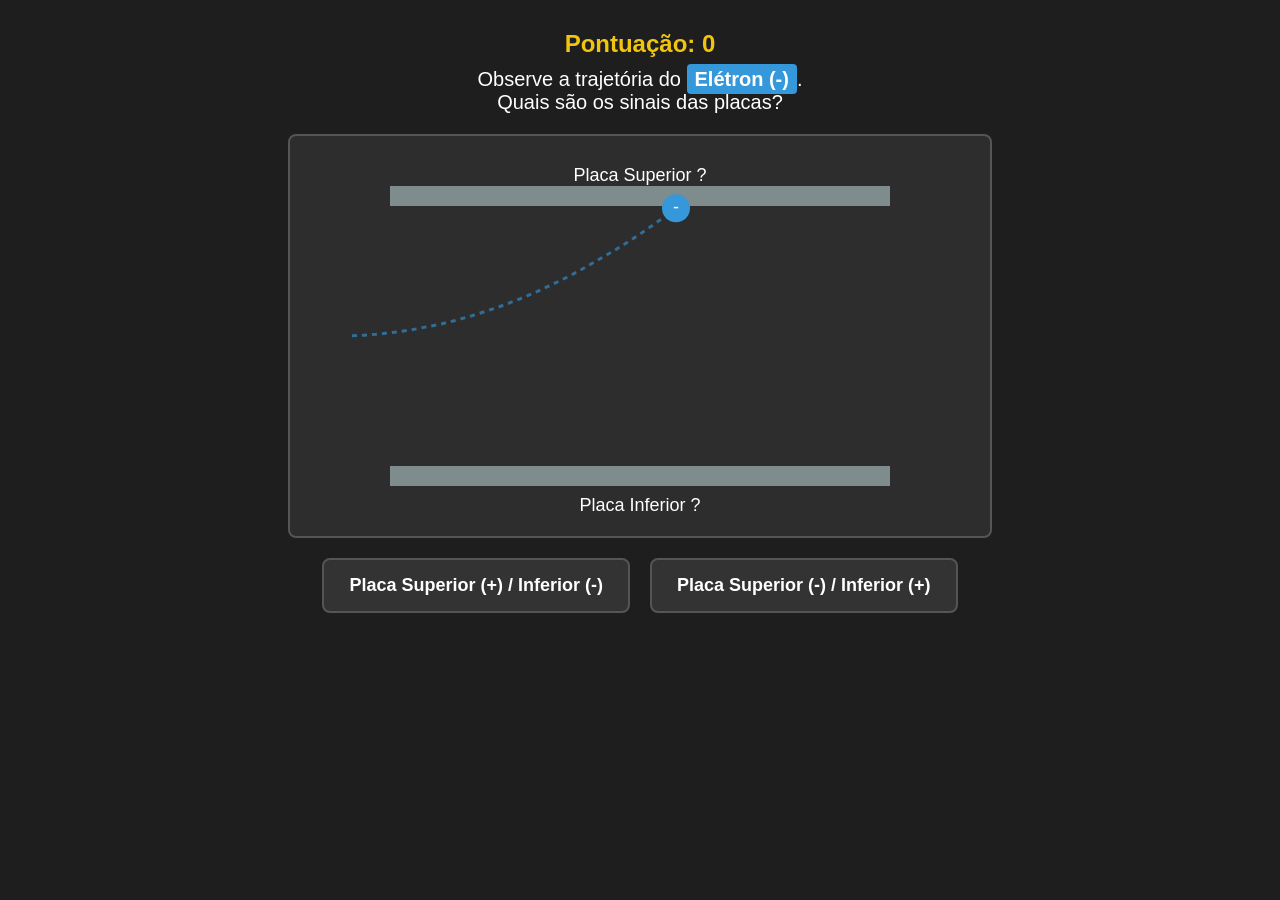
==== jogo.html @ be070220 "Add files via upload" ====
<!DOCTYPE html>
<html lang="pt-BR">
<head>
    <meta charset="UTF-8">
    <title>Desafio Eletrostático</title>
    <link rel="stylesheet" href="estilo.css">
</head>
<body>

    <div class="placar">Pontuação: <span id="pontos">0</span></div>
    
    <div class="pergunta">
        Observe a trajetória do <span id="textoParticula" class="nome-particula proton-text">Próton (+)</span>.<br>
        Quais são os sinais das placas?
    </div>

    <canvas id="jogoCanvas" width="700" height="400"></canvas>
    
    <div class="botoes">
        <!-- Adicionamos onmouseover e onmouseout para detectar o hover do mouse -->
        <button onclick="verificarResposta(1)" onmouseover="destacarPlacas(1)" onmouseout="destacarPlacas(0)">Placa Superior (+) / Inferior (-)</button>
        <button onclick="verificarResposta(-1)" onmouseover="destacarPlacas(-1)" onmouseout="destacarPlacas(0)">Placa Superior (-) / Inferior (+)</button>
    </div>

    <script>
        const canvas = document.getElementById('jogoCanvas');
        const ctx = canvas.getContext('2d');

        let posX, posY, velX, velY, aceleracaoY;
        let rastro = [];
        let animacaoId;
        
        let pontuacao = 0;
        let tipoParticula = 1; 
        let sinalPlacaSuperior = 1; 

        // Novas variáveis para controlar a cor e o texto das placas visualmente
        let corPlacaSup = '#7f8c8d'; // Cinza padrão
        let corPlacaInf = '#7f8c8d'; 
        let textoPlacaSup = "Placa Superior ?";
        let textoPlacaInf = "Placa Inferior ?";

        // Função que é chamada quando o mouse passa por cima dos botões
        function destacarPlacas(opcao) {
            if (opcao === 1) {
                corPlacaSup = 'rgba(231, 76, 60, 0.8)'; // Vermelho (+)
                corPlacaInf = 'rgba(52, 152, 219, 0.8)'; // Azul (-)
                textoPlacaSup = "Placa Superior (+)";
                textoPlacaInf = "Placa Inferior (-)";
            } else if (opcao === -1) {
                corPlacaSup = 'rgba(52, 152, 219, 0.8)'; // Azul (-)
                corPlacaInf = 'rgba(231, 76, 60, 0.8)'; // Vermelho (+)
                textoPlacaSup = "Placa Superior (-)";
                textoPlacaInf = "Placa Inferior (+)";
            } else {
                // Quando o mouse sai, volta para o estado neutro (0)
                corPlacaSup = '#7f8c8d'; 
                corPlacaInf = '#7f8c8d'; 
                textoPlacaSup = "Placa Superior ?";
                textoPlacaInf = "Placa Inferior ?";
            }
        }

        function darFeedbackVisual(acertou) {
            const corOriginal = '#1e1e1e';
            const corAcerto = '#14522d'; 
            const corErro = '#5c1616';   

            document.body.style.backgroundColor = acertou ? corAcerto : corErro;

            setTimeout(() => {
                document.body.style.backgroundColor = corOriginal;
            }, 400);
        }

        function gerarNovoDesafio() {
            tipoParticula = Math.random() > 0.5 ? 1 : -1;
            sinalPlacaSuperior = Math.random() > 0.5 ? 1 : -1;
            
            const spanParticula = document.getElementById('textoParticula');
            if (tipoParticula === 1) {
                spanParticula.innerText = "Próton (+)";
                spanParticula.className = "nome-particula proton-text";
            } else {
                spanParticula.innerText = "Elétron (-)";
                spanParticula.className = "nome-particula eletron-text";
            }

            iniciarAnimacao();
        }

        function iniciarAnimacao() {
            cancelAnimationFrame(animacaoId);
            posX = 50; 
            posY = 200; 
            velX = 6; 
            velY = 0;
            rastro = [];
            
            const fatorEscala = 0.08;
            aceleracaoY = tipoParticula * sinalPlacaSuperior * fatorEscala;
            
            atualizarFisica();
        }

        function desenharCenario() {
            ctx.clearRect(0, 0, canvas.width, canvas.height);

            // Agora usamos as variáveis de cor para desenhar as placas
            ctx.fillStyle = corPlacaSup;
            ctx.fillRect(100, 50, 500, 20); 
            
            ctx.fillStyle = corPlacaInf;
            ctx.fillRect(100, 330, 500, 20); 
            
            // E as variáveis de texto para atualizar os nomes dinamicamente
            ctx.fillStyle = 'white';
            ctx.font = '18px Arial';
            ctx.textAlign = 'center';
            ctx.fillText(textoPlacaSup, 350, 40);
            ctx.fillText(textoPlacaInf, 350, 370);

            if (rastro.length > 0) {
                ctx.beginPath();
                ctx.strokeStyle = tipoParticula === 1 ? 'rgba(231, 76, 60, 0.6)' : 'rgba(52, 152, 219, 0.6)';
                ctx.lineWidth = 3;
                ctx.setLineDash([5, 5]);
                ctx.moveTo(rastro[0].x, rastro[0].y);
                for (let i = 1; i < rastro.length; i++) {
                    ctx.lineTo(rastro[i].x, rastro[i].y);
                }
                ctx.stroke();
                ctx.setLineDash([]); 
            }

            ctx.beginPath();
            ctx.arc(posX, posY, 14, 0, Math.PI * 2);
            ctx.fillStyle = tipoParticula === 1 ? '#e74c3c' : '#3498db';
            ctx.fill();
            ctx.fillStyle = 'white';
            ctx.textBaseline = 'middle';
            ctx.fillText(tipoParticula === 1 ? '+' : '-', posX, posY);
        }

        function atualizarFisica() {
            posX += velX;
            velY += aceleracaoY;
            posY += velY;
            
            if (Math.random() > 0.5) {
                rastro.push({x: posX, y: posY});
            }

            desenharCenario();

            if (posX > 650 || posY < 75 || posY > 325) {
                setTimeout(iniciarAnimacao, 500); 
            } else {
                animacaoId = requestAnimationFrame(atualizarFisica);
            }
        }

        function verificarResposta(chutePlacaSuperior) {
            // Volta as placas para a cor cinza assim que o jogador clica
            destacarPlacas(0);

            if (chutePlacaSuperior === sinalPlacaSuperior) {
                pontuacao += 10;
                darFeedbackVisual(true);
            } else {
                pontuacao = 0;
                darFeedbackVisual(false);
            }
            
            document.getElementById('pontos').innerText = pontuacao;
            gerarNovoDesafio(); 
        }

        gerarNovoDesafio();
    </script>
</body>
</html>
---- estilo.css ----
body { 
    display: flex; 
    flex-direction: column;
    align-items: center; 
    /* A cor original do fundo */
    background-color: #1e1e1e; 
    color: white;
    font-family: Arial, sans-serif; 
    margin-top: 30px;
    /* Esta linha faz a transição de cores ser suave (0.3 segundos) */
    transition: background-color 0.3s ease; 
}

canvas { 
    background: #2d2d2d; 
    border: 2px solid #555; 
    border-radius: 8px;
    margin-bottom: 20px;
}

.placar {
    font-size: 24px;
    font-weight: bold;
    color: #f1c40f;
    margin-bottom: 10px;
}

.pergunta {
    font-size: 20px;
    margin-bottom: 20px;
    text-align: center;
}

.nome-particula {
    font-weight: bold;
    padding: 4px 8px;
    border-radius: 4px;
}

.proton-text { background: #e74c3c; }
.eletron-text { background: #3498db; }

.botoes {
    display: flex;
    gap: 20px;
}

button {
    padding: 15px 25px;
    font-size: 18px;
    cursor: pointer;
    border: none;
    border-radius: 8px;
    background: #333;
    color: white;
    font-weight: bold;
    transition: 0.2s;
    border: 2px solid #555;
}

button:hover { 
    background: #444; 
    transform: scale(1.05);
    border-color: #f1c40f;
}
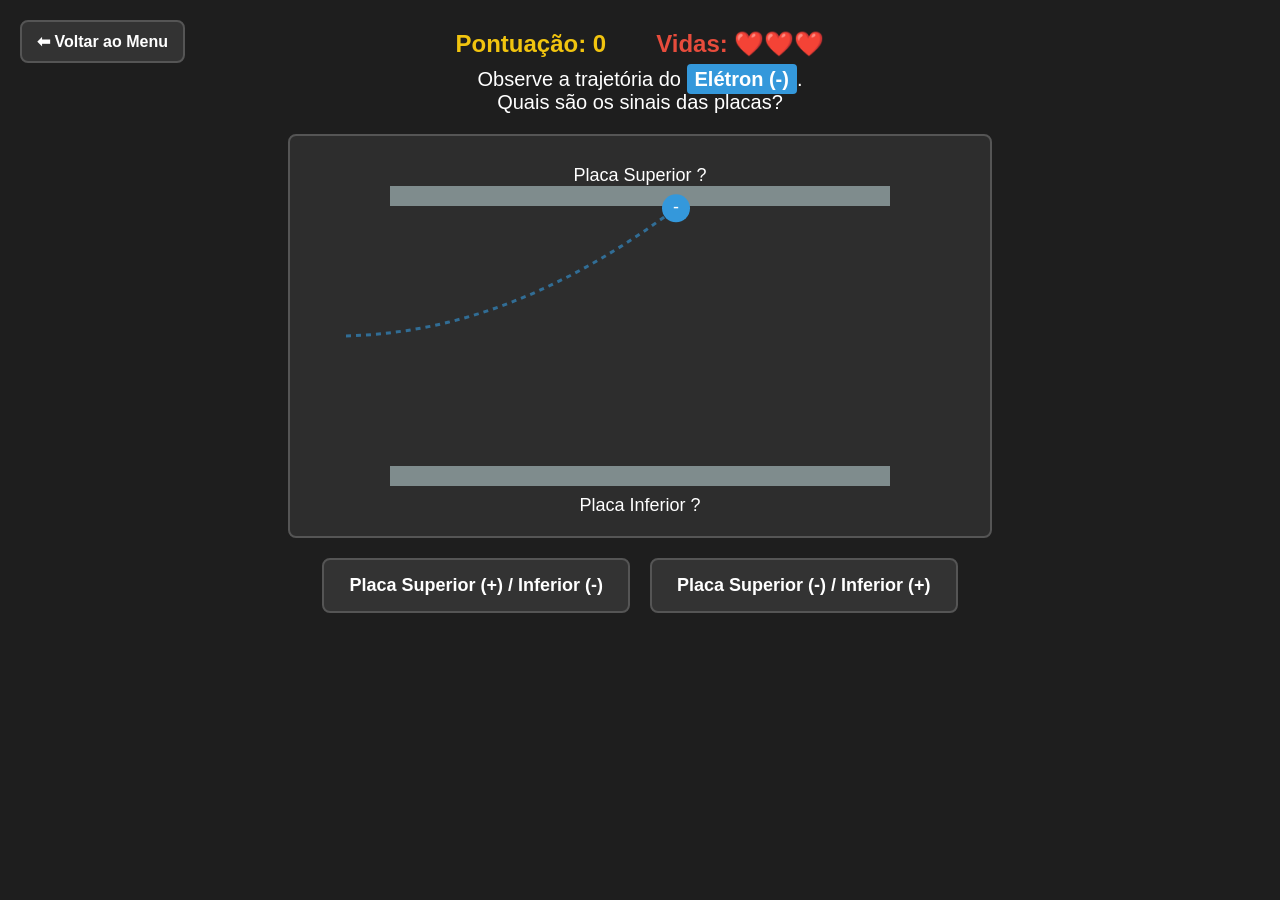
==== commit 6d27b28b: "Add files via upload" ====
--- a/jogo.html
+++ b/jogo.html
@@ -4,10 +4,25 @@
     <meta charset="UTF-8">
     <title>Desafio Eletrostático</title>
     <link rel="stylesheet" href="estilo.css">
+    <style>
+        /* Regras extras apenas para o cabeçalho de vidas */
+        .painel-status {
+            display: flex;
+            gap: 50px;
+            font-size: 24px;
+            font-weight: bold;
+            margin-bottom: 10px;
+        }
+        .pontos-texto { color: #f1c40f; }
+        .vidas-texto { color: #e74c3c; }
+    </style>
 </head>
 <body>
 
-    <div class="placar">Pontuação: <span id="pontos">0</span></div>
+    <div class="painel-status">
+        <div class="pontos-texto">Pontuação: <span id="pontos">0</span></div>
+        <div class="vidas-texto">Vidas: <span id="vidas">❤️❤️❤️</span></div>
+    </div>
     
     <div class="pergunta">
         Observe a trajetória do <span id="textoParticula" class="nome-particula proton-text">Próton (+)</span>.<br>
@@ -16,8 +31,7 @@
 
     <canvas id="jogoCanvas" width="700" height="400"></canvas>
     
-    <div class="botoes">
-        <!-- Adicionamos onmouseover e onmouseout para detectar o hover do mouse -->
+    <div class="botoes" id="areaBotoes">
         <button onclick="verificarResposta(1)" onmouseover="destacarPlacas(1)" onmouseout="destacarPlacas(0)">Placa Superior (+) / Inferior (-)</button>
         <button onclick="verificarResposta(-1)" onmouseover="destacarPlacas(-1)" onmouseout="destacarPlacas(0)">Placa Superior (-) / Inferior (+)</button>
     </div>
@@ -31,29 +45,35 @@
         let animacaoId;
         
         let pontuacao = 0;
+        let vidas = 3; // NOVO: Sistema de vidas
         let tipoParticula = 1; 
         let sinalPlacaSuperior = 1; 
 
-        // Novas variáveis para controlar a cor e o texto das placas visualmente
-        let corPlacaSup = '#7f8c8d'; // Cinza padrão
+        let corPlacaSup = '#7f8c8d'; 
         let corPlacaInf = '#7f8c8d'; 
         let textoPlacaSup = "Placa Superior ?";
         let textoPlacaInf = "Placa Inferior ?";
 
-        // Função que é chamada quando o mouse passa por cima dos botões
+        function atualizarVidas() {
+            let coracoes = "";
+            for(let i=0; i<vidas; i++) coracoes += "❤️";
+            for(let i=vidas; i<3; i++) coracoes += "🖤"; // Corações vazios
+            document.getElementById('vidas').innerText = coracoes;
+        }
+
         function destacarPlacas(opcao) {
+            if (vidas === 0) return; // Bloqueia se o jogo acabou
             if (opcao === 1) {
-                corPlacaSup = 'rgba(231, 76, 60, 0.8)'; // Vermelho (+)
-                corPlacaInf = 'rgba(52, 152, 219, 0.8)'; // Azul (-)
+                corPlacaSup = 'rgba(231, 76, 60, 0.8)';
+                corPlacaInf = 'rgba(52, 152, 219, 0.8)';
                 textoPlacaSup = "Placa Superior (+)";
                 textoPlacaInf = "Placa Inferior (-)";
             } else if (opcao === -1) {
-                corPlacaSup = 'rgba(52, 152, 219, 0.8)'; // Azul (-)
-                corPlacaInf = 'rgba(231, 76, 60, 0.8)'; // Vermelho (+)
+                corPlacaSup = 'rgba(52, 152, 219, 0.8)';
+                corPlacaInf = 'rgba(231, 76, 60, 0.8)';
                 textoPlacaSup = "Placa Superior (-)";
                 textoPlacaInf = "Placa Inferior (+)";
             } else {
-                // Quando o mouse sai, volta para o estado neutro (0)
                 corPlacaSup = '#7f8c8d'; 
                 corPlacaInf = '#7f8c8d'; 
                 textoPlacaSup = "Placa Superior ?";
@@ -65,118 +85,112 @@
             const corOriginal = '#1e1e1e';
             const corAcerto = '#14522d'; 
             const corErro = '#5c1616';   
-
             document.body.style.backgroundColor = acertou ? corAcerto : corErro;
-
-            setTimeout(() => {
-                document.body.style.backgroundColor = corOriginal;
-            }, 400);
+            setTimeout(() => { document.body.style.backgroundColor = corOriginal; }, 400);
         }
 
         function gerarNovoDesafio() {
+            if (vidas <= 0) return; // Se perdeu, não gera novo
             tipoParticula = Math.random() > 0.5 ? 1 : -1;
             sinalPlacaSuperior = Math.random() > 0.5 ? 1 : -1;
             
             const spanParticula = document.getElementById('textoParticula');
-            if (tipoParticula === 1) {
-                spanParticula.innerText = "Próton (+)";
-                spanParticula.className = "nome-particula proton-text";
-            } else {
-                spanParticula.innerText = "Elétron (-)";
-                spanParticula.className = "nome-particula eletron-text";
-            }
+            spanParticula.innerText = tipoParticula === 1 ? "Próton (+)" : "Elétron (-)";
+            spanParticula.className = tipoParticula === 1 ? "nome-particula proton-text" : "nome-particula eletron-text";
 
             iniciarAnimacao();
         }
 
         function iniciarAnimacao() {
             cancelAnimationFrame(animacaoId);
-            posX = 50; 
-            posY = 200; 
-            velX = 6; 
-            velY = 0;
-            rastro = [];
-            
-            const fatorEscala = 0.08;
-            aceleracaoY = tipoParticula * sinalPlacaSuperior * fatorEscala;
-            
+            posX = 50; posY = 200; velX = 6; velY = 0; rastro = [];
+            aceleracaoY = tipoParticula * sinalPlacaSuperior * 0.08;
             atualizarFisica();
         }
 
         function desenharCenario() {
             ctx.clearRect(0, 0, canvas.width, canvas.height);
 
-            // Agora usamos as variáveis de cor para desenhar as placas
-            ctx.fillStyle = corPlacaSup;
-            ctx.fillRect(100, 50, 500, 20); 
+            // Se o jogo acabou, mostra a tela de Game Over
+            if (vidas <= 0) {
+                ctx.fillStyle = 'white';
+                ctx.font = 'bold 40px Arial';
+                ctx.textAlign = 'center';
+                ctx.fillText("FIM DE JOGO!", 350, 180);
+                ctx.font = '20px Arial';
+                ctx.fillText(`Você fez ${pontuacao} pontos.`, 350, 230);
+                return;
+            }
+
+            ctx.fillStyle = corPlacaSup; ctx.fillRect(100, 50, 500, 20); 
+            ctx.fillStyle = corPlacaInf; ctx.fillRect(100, 330, 500, 20); 
             
-            ctx.fillStyle = corPlacaInf;
-            ctx.fillRect(100, 330, 500, 20); 
-            
-            // E as variáveis de texto para atualizar os nomes dinamicamente
-            ctx.fillStyle = 'white';
-            ctx.font = '18px Arial';
-            ctx.textAlign = 'center';
-            ctx.fillText(textoPlacaSup, 350, 40);
-            ctx.fillText(textoPlacaInf, 350, 370);
+            ctx.fillStyle = 'white'; ctx.font = '18px Arial'; ctx.textAlign = 'center';
+            ctx.fillText(textoPlacaSup, 350, 40); ctx.fillText(textoPlacaInf, 350, 370);
 
             if (rastro.length > 0) {
                 ctx.beginPath();
                 ctx.strokeStyle = tipoParticula === 1 ? 'rgba(231, 76, 60, 0.6)' : 'rgba(52, 152, 219, 0.6)';
-                ctx.lineWidth = 3;
-                ctx.setLineDash([5, 5]);
+                ctx.lineWidth = 3; ctx.setLineDash([5, 5]);
                 ctx.moveTo(rastro[0].x, rastro[0].y);
-                for (let i = 1; i < rastro.length; i++) {
-                    ctx.lineTo(rastro[i].x, rastro[i].y);
-                }
-                ctx.stroke();
-                ctx.setLineDash([]); 
+                for (let i = 1; i < rastro.length; i++) ctx.lineTo(rastro[i].x, rastro[i].y);
+                ctx.stroke(); ctx.setLineDash([]); 
             }
 
             ctx.beginPath();
             ctx.arc(posX, posY, 14, 0, Math.PI * 2);
             ctx.fillStyle = tipoParticula === 1 ? '#e74c3c' : '#3498db';
             ctx.fill();
-            ctx.fillStyle = 'white';
-            ctx.textBaseline = 'middle';
+            ctx.fillStyle = 'white'; ctx.textBaseline = 'middle';
             ctx.fillText(tipoParticula === 1 ? '+' : '-', posX, posY);
         }
 
         function atualizarFisica() {
-            posX += velX;
-            velY += aceleracaoY;
-            posY += velY;
-            
-            if (Math.random() > 0.5) {
-                rastro.push({x: posX, y: posY});
-            }
-
+            if (vidas <= 0) return;
+            posX += velX; velY += aceleracaoY; posY += velY;
+            if (Math.random() > 0.5) rastro.push({x: posX, y: posY});
             desenharCenario();
 
-            if (posX > 650 || posY < 75 || posY > 325) {
-                setTimeout(iniciarAnimacao, 500); 
-            } else {
-                animacaoId = requestAnimationFrame(atualizarFisica);
-            }
+            if (posX > 650 || posY < 75 || posY > 325) setTimeout(iniciarAnimacao, 500); 
+            else animacaoId = requestAnimationFrame(atualizarFisica);
+        }
+
+        function reiniciarJogo() {
+            pontuacao = 0; vidas = 3;
+            document.getElementById('pontos').innerText = pontuacao;
+            atualizarVidas();
+            document.getElementById('areaBotoes').innerHTML = `
+                <button onclick="verificarResposta(1)" onmouseover="destacarPlacas(1)" onmouseout="destacarPlacas(0)">Placa Superior (+) / Inferior (-)</button>
+                <button onclick="verificarResposta(-1)" onmouseover="destacarPlacas(-1)" onmouseout="destacarPlacas(0)">Placa Superior (-) / Inferior (+)</button>
+            `;
+            gerarNovoDesafio();
         }
 
         function verificarResposta(chutePlacaSuperior) {
-            // Volta as placas para a cor cinza assim que o jogador clica
             destacarPlacas(0);
-
             if (chutePlacaSuperior === sinalPlacaSuperior) {
                 pontuacao += 10;
                 darFeedbackVisual(true);
             } else {
-                pontuacao = 0;
+                vidas--; // Perde vida
+                atualizarVidas();
                 darFeedbackVisual(false);
             }
+            document.getElementById('pontos').innerText = pontuacao;
             
-            document.getElementById('pontos').innerText = pontuacao;
-            gerarNovoDesafio(); 
+            if (vidas <= 0) {
+                cancelAnimationFrame(animacaoId);
+                desenharCenario(); // Mostra a tela de Game Over
+                document.getElementById('areaBotoes').innerHTML = `<button onclick="reiniciarJogo()">Tentar Novamente</button>`;
+            } else {
+                gerarNovoDesafio(); 
+            }
         }
 
+        atualizarVidas();
         gerarNovoDesafio();
     </script>
+    <br>
+    <a href="index.html" class="btn-voltar">⬅ Voltar ao Menu</a>
 </body>
 </html>
--- a/estilo.css
+++ b/estilo.css
@@ -62,4 +62,26 @@
     background: #444; 
     transform: scale(1.05);
     border-color: #f1c40f;
+}
+
+/* Estilo do Botão de Voltar */
+.btn-voltar {
+    position: absolute;
+    top: 20px;
+    left: 20px;
+    padding: 10px 15px;
+    background-color: #333; 
+    color: white;
+    text-decoration: none;
+    border-radius: 8px;
+    font-weight: bold;
+    font-size: 16px;
+    border: 2px solid #555;
+    transition: all 0.2s ease;
+}
+
+.btn-voltar:hover {
+    background-color: #444;
+    border-color: #f1c40f;
+    transform: scale(1.05);
 }
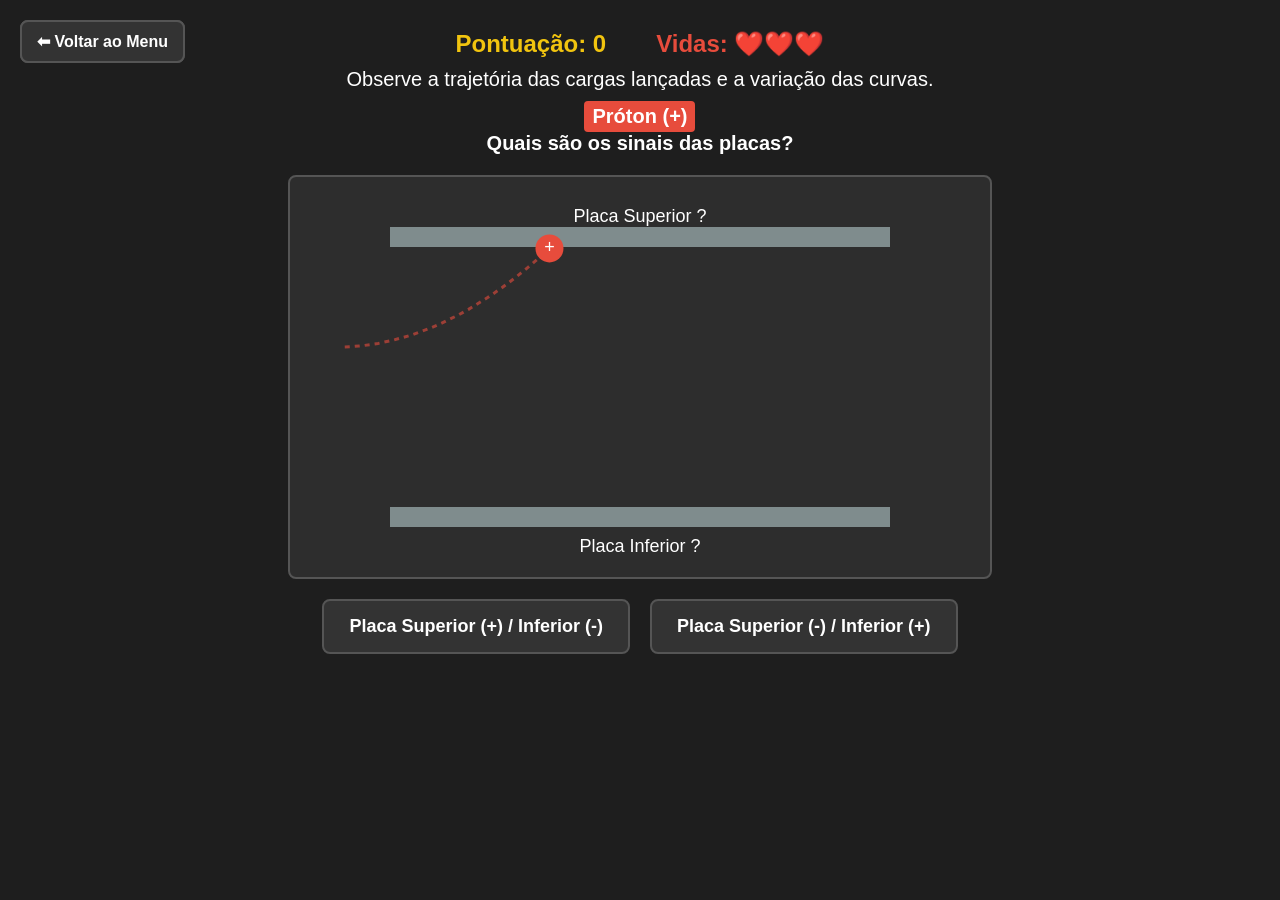
==== commit db740deb: "Add files via upload" ====
--- a/jogo.html
+++ b/jogo.html
@@ -1,196 +1,313 @@
-<!DOCTYPE html>
+<!doctype html>
 <html lang="pt-BR">
-<head>
-    <meta charset="UTF-8">
+  <head>
+    <meta charset="UTF-8" />
     <title>Desafio Eletrostático</title>
-    <link rel="stylesheet" href="estilo.css">
+    <link rel="stylesheet" href="estilo.css" />
     <style>
-        /* Regras extras apenas para o cabeçalho de vidas */
-        .painel-status {
-            display: flex;
-            gap: 50px;
-            font-size: 24px;
-            font-weight: bold;
-            margin-bottom: 10px;
-        }
-        .pontos-texto { color: #f1c40f; }
-        .vidas-texto { color: #e74c3c; }
+      /* Regras extras apenas para o cabeçalho de vidas */
+      .painel-status {
+        display: flex;
+        gap: 50px;
+        font-size: 24px;
+        font-weight: bold;
+        margin-bottom: 10px;
+      }
+      .pontos-texto {
+        color: #f1c40f;
+      }
+      .vidas-texto {
+        color: #e74c3c;
+      }
     </style>
-</head>
-<body>
+  </head>
+  <body>
+    <!-- Botão de Voltar ao Menu -->
+    <a href="index.html" class="btn-voltar">⬅ Voltar ao Menu</a>
 
     <div class="painel-status">
-        <div class="pontos-texto">Pontuação: <span id="pontos">0</span></div>
-        <div class="vidas-texto">Vidas: <span id="vidas">❤️❤️❤️</span></div>
+      <div class="pontos-texto">Pontuação: <span id="pontos">0</span></div>
+      <div class="vidas-texto">Vidas: <span id="vidas">❤️❤️❤️</span></div>
     </div>
-    
+
     <div class="pergunta">
-        Observe a trajetória do <span id="textoParticula" class="nome-particula proton-text">Próton (+)</span>.<br>
-        Quais são os sinais das placas?
+      Observe a trajetória das cargas lançadas e a variação das curvas.<br />
+      <div id="listaParticulas"></div>
+      <strong>Quais são os sinais das placas?</strong>
     </div>
 
     <canvas id="jogoCanvas" width="700" height="400"></canvas>
-    
+
     <div class="botoes" id="areaBotoes">
-        <button onclick="verificarResposta(1)" onmouseover="destacarPlacas(1)" onmouseout="destacarPlacas(0)">Placa Superior (+) / Inferior (-)</button>
-        <button onclick="verificarResposta(-1)" onmouseover="destacarPlacas(-1)" onmouseout="destacarPlacas(0)">Placa Superior (-) / Inferior (+)</button>
+      <button
+        onclick="verificarResposta(1)"
+        onmouseover="destacarPlacas(1)"
+        onmouseout="destacarPlacas(0)"
+      >
+        Placa Superior (+) / Inferior (-)
+      </button>
+      <button
+        onclick="verificarResposta(-1)"
+        onmouseover="destacarPlacas(-1)"
+        onmouseout="destacarPlacas(0)"
+      >
+        Placa Superior (-) / Inferior (+)
+      </button>
     </div>
 
     <script>
-        const canvas = document.getElementById('jogoCanvas');
-        const ctx = canvas.getContext('2d');
-
-        let posX, posY, velX, velY, aceleracaoY;
-        let rastro = [];
-        let animacaoId;
-        
-        let pontuacao = 0;
-        let vidas = 3; // NOVO: Sistema de vidas
-        let tipoParticula = 1; 
-        let sinalPlacaSuperior = 1; 
-
-        let corPlacaSup = '#7f8c8d'; 
-        let corPlacaInf = '#7f8c8d'; 
-        let textoPlacaSup = "Placa Superior ?";
-        let textoPlacaInf = "Placa Inferior ?";
-
-        function atualizarVidas() {
-            let coracoes = "";
-            for(let i=0; i<vidas; i++) coracoes += "❤️";
-            for(let i=vidas; i<3; i++) coracoes += "🖤"; // Corações vazios
-            document.getElementById('vidas').innerText = coracoes;
-        }
-
-        function destacarPlacas(opcao) {
-            if (vidas === 0) return; // Bloqueia se o jogo acabou
-            if (opcao === 1) {
-                corPlacaSup = 'rgba(231, 76, 60, 0.8)';
-                corPlacaInf = 'rgba(52, 152, 219, 0.8)';
-                textoPlacaSup = "Placa Superior (+)";
-                textoPlacaInf = "Placa Inferior (-)";
-            } else if (opcao === -1) {
-                corPlacaSup = 'rgba(52, 152, 219, 0.8)';
-                corPlacaInf = 'rgba(231, 76, 60, 0.8)';
-                textoPlacaSup = "Placa Superior (-)";
-                textoPlacaInf = "Placa Inferior (+)";
-            } else {
-                corPlacaSup = '#7f8c8d'; 
-                corPlacaInf = '#7f8c8d'; 
-                textoPlacaSup = "Placa Superior ?";
-                textoPlacaInf = "Placa Inferior ?";
+      const canvas = document.getElementById("jogoCanvas");
+      const ctx = canvas.getContext("2d");
+
+      let animacaoId;
+      let pontuacao = 0;
+      let vidas = 3;
+      let sinalPlacaSuperior = 1;
+
+      let corPlacaSup = "#7f8c8d";
+      let corPlacaInf = "#7f8c8d";
+      let textoPlacaSup = "Placa Superior ?";
+      let textoPlacaInf = "Placa Inferior ?";
+
+      // Array para gerenciar múltiplas partículas ao mesmo tempo
+      let particulas = [];
+
+      function atualizarVidas() {
+        let coracoes = "";
+        for (let i = 0; i < vidas; i++) coracoes += "❤️";
+        for (let i = vidas; i < 3; i++) coracoes += "🖤";
+        document.getElementById("vidas").innerText = coracoes;
+      }
+
+      function destacarPlacas(opcao) {
+        if (vidas <= 0) return;
+        if (opcao === 1) {
+          corPlacaSup = "rgba(231, 76, 60, 0.8)";
+          corPlacaInf = "rgba(52, 152, 219, 0.8)";
+          textoPlacaSup = "Placa Superior (+)";
+          textoPlacaInf = "Placa Inferior (-)";
+        } else if (opcao === -1) {
+          corPlacaSup = "rgba(52, 152, 219, 0.8)";
+          corPlacaInf = "rgba(231, 76, 60, 0.8)";
+          textoPlacaSup = "Placa Superior (-)";
+          textoPlacaInf = "Placa Inferior (+)";
+        } else {
+          corPlacaSup = "#7f8c8d";
+          corPlacaInf = "#7f8c8d";
+          textoPlacaSup = "Placa Superior ?";
+          textoPlacaInf = "Placa Inferior ?";
+        }
+      }
+
+      function darFeedbackVisual(acertou) {
+        const corOriginal = "#1e1e1e";
+        document.body.style.backgroundColor = acertou ? "#14522d" : "#5c1616";
+        setTimeout(() => {
+          document.body.style.backgroundColor = corOriginal;
+        }, 400);
+      }
+
+      function gerarNovoDesafio() {
+        if (vidas <= 0) return;
+
+        sinalPlacaSuperior = Math.random() > 0.5 ? 1 : -1;
+
+        // Sistema de Progressão: Aumenta a quantidade de cargas conforme a pontuação
+        let qtdCargas = 1;
+        if (pontuacao >= 30) qtdCargas = 2; // Fase 2
+        if (pontuacao >= 60) qtdCargas = 3; // Fase 3
+
+        particulas = [];
+        const listaHtml = document.getElementById("listaParticulas");
+        listaHtml.innerHTML = "";
+
+        for (let i = 0; i < qtdCargas; i++) {
+          // Sorteia 1 (Próton), -1 (Elétron), ou 0 (Nêutron)
+          let tipo = Math.floor(Math.random() * 3) - 1;
+
+          // Regra de Ouro: A primeira carga NUNCA pode ser nêutron,
+          // senão o jogador não tem como adivinhar a placa.
+          if (i === 0 && tipo === 0) {
+            tipo = Math.random() > 0.5 ? 1 : -1;
+          }
+
+          // Cria o objeto da partícula com propriedades variadas
+          let p = {
+            tipo: tipo,
+            startX: 50,
+            startY: 180 + i * 25 - qtdCargas * 10, // Espalha elas verticalmente
+            velX: 4 + Math.random() * 5, // Velocidades diferentes alteram a curvatura da parábola
+            vy: 0,
+            ay: 0,
+            x: 0,
+            y: 0,
+            rastro: [],
+            ativa: true,
+          };
+
+          // Define a aceleração baseada no tipo da carga e no sinal da placa
+          // Cargas neutras (0) ficam com aceleração 0 e andam reto.
+          const fatorEscala = 0.08 + Math.random() * 0.04; // Simula massas levemente diferentes
+          p.ay = p.tipo * sinalPlacaSuperior * fatorEscala;
+
+          particulas.push(p);
+
+          // Adiciona a legenda (UI) correspondente
+          let span = document.createElement("span");
+          span.className = "nome-particula";
+          if (tipo === 1) {
+            span.innerText = "Próton (+)";
+            span.style.background = "#e74c3c";
+          } else if (tipo === -1) {
+            span.innerText = "Elétron (-)";
+            span.style.background = "#3498db";
+          } else {
+            span.innerText = "Nêutron (0)";
+            span.style.background = "#95a5a6"; // Cinza
+          }
+          listaHtml.appendChild(span);
+        }
+
+        iniciarAnimacao();
+      }
+
+      function iniciarAnimacao() {
+        cancelAnimationFrame(animacaoId);
+
+        // Reseta todas as partículas para o ponto de partida da fase atual
+        particulas.forEach((p) => {
+          p.x = p.startX;
+          p.y = p.startY;
+          p.vy = 0;
+          p.rastro = [];
+          p.ativa = true;
+        });
+
+        atualizarFisica();
+      }
+
+      function desenharCenario() {
+        ctx.clearRect(0, 0, canvas.width, canvas.height);
+
+        if (vidas <= 0) {
+          ctx.fillStyle = "white";
+          ctx.font = "bold 40px Arial";
+          ctx.textAlign = "center";
+          ctx.fillText("FIM DE JOGO!", 350, 180);
+          ctx.font = "20px Arial";
+          ctx.fillText(`Você fez ${pontuacao} pontos.`, 350, 230);
+          return;
+        }
+
+        ctx.fillStyle = corPlacaSup;
+        ctx.fillRect(100, 50, 500, 20);
+        ctx.fillStyle = corPlacaInf;
+        ctx.fillRect(100, 330, 500, 20);
+
+        ctx.fillStyle = "white";
+        ctx.font = "18px Arial";
+        ctx.textAlign = "center";
+        ctx.fillText(textoPlacaSup, 350, 40);
+        ctx.fillText(textoPlacaInf, 350, 370);
+
+        particulas.forEach((p) => {
+          if (p.rastro.length > 0) {
+            ctx.beginPath();
+            if (p.tipo === 1) ctx.strokeStyle = "rgba(231, 76, 60, 0.6)";
+            else if (p.tipo === -1) ctx.strokeStyle = "rgba(52, 152, 219, 0.6)";
+            else ctx.strokeStyle = "rgba(149, 165, 166, 0.6)";
+
+            ctx.lineWidth = 3;
+            ctx.setLineDash([5, 5]);
+            ctx.moveTo(p.rastro[0].x, p.rastro[0].y);
+            for (let i = 1; i < p.rastro.length; i++)
+              ctx.lineTo(p.rastro[i].x, p.rastro[i].y);
+            ctx.stroke();
+            ctx.setLineDash([]);
+          }
+
+          ctx.beginPath();
+          ctx.arc(p.x, p.y, 14, 0, Math.PI * 2);
+          if (p.tipo === 1) ctx.fillStyle = "#e74c3c";
+          else if (p.tipo === -1) ctx.fillStyle = "#3498db";
+          else ctx.fillStyle = "#95a5a6";
+          ctx.fill();
+
+          ctx.fillStyle = "white";
+          ctx.textBaseline = "middle";
+          let simbolo = p.tipo === 1 ? "+" : p.tipo === -1 ? "-" : "0";
+          ctx.fillText(simbolo, p.x, p.y);
+        });
+      }
+
+      function atualizarFisica() {
+        if (vidas <= 0) return;
+
+        particulas.forEach((p) => {
+          // A partícula só se move e ganha rastro se estiver "ativa"
+          if (p.ativa) {
+            p.x += p.velX;
+            p.vy += p.ay;
+            p.y += p.vy;
+            if (Math.random() > 0.5) p.rastro.push({ x: p.x, y: p.y });
+
+            // Se a partícula bater na placa ou sair da tela, desativamos ela (congela)
+            if (p.x > 650 || p.y < 75 || p.y > 325) {
+              p.ativa = false;
             }
-        }
-
-        function darFeedbackVisual(acertou) {
-            const corOriginal = '#1e1e1e';
-            const corAcerto = '#14522d'; 
-            const corErro = '#5c1616';   
-            document.body.style.backgroundColor = acertou ? corAcerto : corErro;
-            setTimeout(() => { document.body.style.backgroundColor = corOriginal; }, 400);
-        }
-
-        function gerarNovoDesafio() {
-            if (vidas <= 0) return; // Se perdeu, não gera novo
-            tipoParticula = Math.random() > 0.5 ? 1 : -1;
-            sinalPlacaSuperior = Math.random() > 0.5 ? 1 : -1;
-            
-            const spanParticula = document.getElementById('textoParticula');
-            spanParticula.innerText = tipoParticula === 1 ? "Próton (+)" : "Elétron (-)";
-            spanParticula.className = tipoParticula === 1 ? "nome-particula proton-text" : "nome-particula eletron-text";
-
-            iniciarAnimacao();
-        }
-
-        function iniciarAnimacao() {
-            cancelAnimationFrame(animacaoId);
-            posX = 50; posY = 200; velX = 6; velY = 0; rastro = [];
-            aceleracaoY = tipoParticula * sinalPlacaSuperior * 0.08;
-            atualizarFisica();
-        }
-
-        function desenharCenario() {
-            ctx.clearRect(0, 0, canvas.width, canvas.height);
-
-            // Se o jogo acabou, mostra a tela de Game Over
-            if (vidas <= 0) {
-                ctx.fillStyle = 'white';
-                ctx.font = 'bold 40px Arial';
-                ctx.textAlign = 'center';
-                ctx.fillText("FIM DE JOGO!", 350, 180);
-                ctx.font = '20px Arial';
-                ctx.fillText(`Você fez ${pontuacao} pontos.`, 350, 230);
-                return;
-            }
-
-            ctx.fillStyle = corPlacaSup; ctx.fillRect(100, 50, 500, 20); 
-            ctx.fillStyle = corPlacaInf; ctx.fillRect(100, 330, 500, 20); 
-            
-            ctx.fillStyle = 'white'; ctx.font = '18px Arial'; ctx.textAlign = 'center';
-            ctx.fillText(textoPlacaSup, 350, 40); ctx.fillText(textoPlacaInf, 350, 370);
-
-            if (rastro.length > 0) {
-                ctx.beginPath();
-                ctx.strokeStyle = tipoParticula === 1 ? 'rgba(231, 76, 60, 0.6)' : 'rgba(52, 152, 219, 0.6)';
-                ctx.lineWidth = 3; ctx.setLineDash([5, 5]);
-                ctx.moveTo(rastro[0].x, rastro[0].y);
-                for (let i = 1; i < rastro.length; i++) ctx.lineTo(rastro[i].x, rastro[i].y);
-                ctx.stroke(); ctx.setLineDash([]); 
-            }
-
-            ctx.beginPath();
-            ctx.arc(posX, posY, 14, 0, Math.PI * 2);
-            ctx.fillStyle = tipoParticula === 1 ? '#e74c3c' : '#3498db';
-            ctx.fill();
-            ctx.fillStyle = 'white'; ctx.textBaseline = 'middle';
-            ctx.fillText(tipoParticula === 1 ? '+' : '-', posX, posY);
-        }
-
-        function atualizarFisica() {
-            if (vidas <= 0) return;
-            posX += velX; velY += aceleracaoY; posY += velY;
-            if (Math.random() > 0.5) rastro.push({x: posX, y: posY});
-            desenharCenario();
-
-            if (posX > 650 || posY < 75 || posY > 325) setTimeout(iniciarAnimacao, 500); 
-            else animacaoId = requestAnimationFrame(atualizarFisica);
-        }
-
-        function reiniciarJogo() {
-            pontuacao = 0; vidas = 3;
-            document.getElementById('pontos').innerText = pontuacao;
-            atualizarVidas();
-            document.getElementById('areaBotoes').innerHTML = `
+          }
+        });
+
+        desenharCenario();
+
+        // Verifica se TODAS as partículas já estão inativas (!p.ativa)
+        let todasFora = particulas.every((p) => !p.ativa);
+
+        if (todasFora) {
+          setTimeout(iniciarAnimacao, 500);
+        } else {
+          animacaoId = requestAnimationFrame(atualizarFisica);
+        }
+      }
+
+      function reiniciarJogo() {
+        pontuacao = 0;
+        vidas = 3;
+        document.getElementById("pontos").innerText = pontuacao;
+        atualizarVidas();
+        document.getElementById("areaBotoes").innerHTML = `
                 <button onclick="verificarResposta(1)" onmouseover="destacarPlacas(1)" onmouseout="destacarPlacas(0)">Placa Superior (+) / Inferior (-)</button>
                 <button onclick="verificarResposta(-1)" onmouseover="destacarPlacas(-1)" onmouseout="destacarPlacas(0)">Placa Superior (-) / Inferior (+)</button>
             `;
-            gerarNovoDesafio();
-        }
-
-        function verificarResposta(chutePlacaSuperior) {
-            destacarPlacas(0);
-            if (chutePlacaSuperior === sinalPlacaSuperior) {
-                pontuacao += 10;
-                darFeedbackVisual(true);
-            } else {
-                vidas--; // Perde vida
-                atualizarVidas();
-                darFeedbackVisual(false);
-            }
-            document.getElementById('pontos').innerText = pontuacao;
-            
-            if (vidas <= 0) {
-                cancelAnimationFrame(animacaoId);
-                desenharCenario(); // Mostra a tela de Game Over
-                document.getElementById('areaBotoes').innerHTML = `<button onclick="reiniciarJogo()">Tentar Novamente</button>`;
-            } else {
-                gerarNovoDesafio(); 
-            }
-        }
-
-        atualizarVidas();
         gerarNovoDesafio();
+      }
+
+      function verificarResposta(chutePlacaSuperior) {
+        destacarPlacas(0);
+        if (chutePlacaSuperior === sinalPlacaSuperior) {
+          pontuacao += 10;
+          darFeedbackVisual(true);
+        } else {
+          vidas--;
+          atualizarVidas();
+          darFeedbackVisual(false);
+        }
+        document.getElementById("pontos").innerText = pontuacao;
+
+        if (vidas <= 0) {
+          cancelAnimationFrame(animacaoId);
+          desenharCenario();
+          document.getElementById("areaBotoes").innerHTML =
+            `<button onclick="reiniciarJogo()">Tentar Novamente</button>`;
+        } else {
+          gerarNovoDesafio();
+        }
+      }
+
+      atualizarVidas();
+      gerarNovoDesafio();
     </script>
-    <br>
+    <br />
     <a href="index.html" class="btn-voltar">⬅ Voltar ao Menu</a>
-</body>
-</html>+  </body>
+</html>
--- a/estilo.css
+++ b/estilo.css
@@ -1,13 +1,12 @@
+/* --- Configurações Gerais da Página --- */
 body { 
     display: flex; 
     flex-direction: column;
     align-items: center; 
-    /* A cor original do fundo */
     background-color: #1e1e1e; 
     color: white;
     font-family: Arial, sans-serif; 
     margin-top: 30px;
-    /* Esta linha faz a transição de cores ser suave (0.3 segundos) */
     transition: background-color 0.3s ease; 
 }
 
@@ -18,17 +17,53 @@
     margin-bottom: 20px;
 }
 
-.placar {
+/* --- Botão de Voltar ao Menu --- */
+.btn-voltar {
+    position: absolute;
+    top: 20px;
+    left: 20px;
+    padding: 10px 15px;
+    background-color: #333; 
+    color: white;
+    text-decoration: none;
+    border-radius: 8px;
+    font-weight: bold;
+    font-size: 16px;
+    border: 2px solid #555;
+    transition: all 0.2s ease;
+}
+
+.btn-voltar:hover {
+    background-color: #444;
+    border-color: #f1c40f;
+    transform: scale(1.05);
+}
+
+/* --- Painel de Status (Vidas e Pontuação) --- */
+.painel-status {
+    display: flex;
+    gap: 50px;
     font-size: 24px;
     font-weight: bold;
-    color: #f1c40f;
     margin-bottom: 10px;
 }
 
+.pontos-texto { color: #f1c40f; }
+.vidas-texto { color: #e74c3c; }
+
+/* --- Área da Pergunta e Partículas --- */
 .pergunta {
     font-size: 20px;
     margin-bottom: 20px;
     text-align: center;
+}
+
+#listaParticulas {
+    display: flex;
+    gap: 10px;
+    justify-content: center;
+    margin-top: 10px;
+    flex-wrap: wrap;
 }
 
 .nome-particula {
@@ -37,9 +72,7 @@
     border-radius: 4px;
 }
 
-.proton-text { background: #e74c3c; }
-.eletron-text { background: #3498db; }
-
+/* --- Botões de Resposta --- */
 .botoes {
     display: flex;
     gap: 20px;
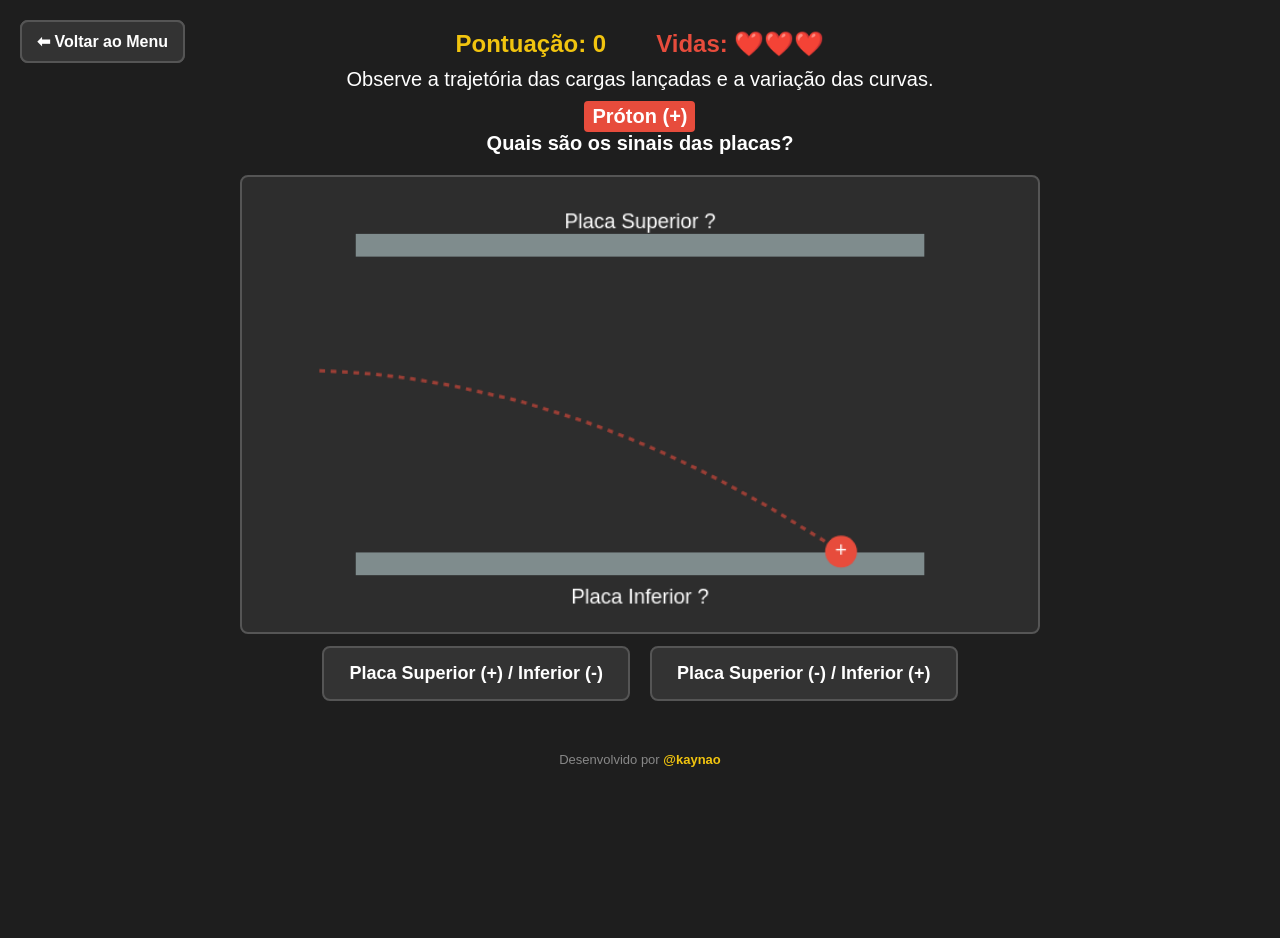
==== commit bc112d9a: "Add files via upload" ====
--- a/jogo.html
+++ b/jogo.html
@@ -3,23 +3,7 @@
   <head>
     <meta charset="UTF-8" />
     <title>Desafio Eletrostático</title>
-    <link rel="stylesheet" href="estilo.css" />
-    <style>
-      /* Regras extras apenas para o cabeçalho de vidas */
-      .painel-status {
-        display: flex;
-        gap: 50px;
-        font-size: 24px;
-        font-weight: bold;
-        margin-bottom: 10px;
-      }
-      .pontos-texto {
-        color: #f1c40f;
-      }
-      .vidas-texto {
-        color: #e74c3c;
-      }
-    </style>
+    <link rel="stylesheet" href="global.css">
   </head>
   <body>
     <!-- Botão de Voltar ao Menu -->
@@ -309,5 +293,9 @@
     </script>
     <br />
     <a href="index.html" class="btn-voltar">⬅ Voltar ao Menu</a>
+
+    <footer class="app-footer">
+      <p>Desenvolvido por <strong>@kaynao</strong></p>   
+    </footer>
   </body>
 </html>
--- a/global.css
+++ b/global.css
@@ -0,0 +1,298 @@
+/* ==========================================================================
+   0.MENU PRINCIPAL (index.html)
+   ========================================================================== */
+body.pagina-menu {
+    justify-content: center;
+    min-height: 100vh;
+    margin: 0;
+    background-color: #0f172a;
+}
+
+.titulo {
+    font-size: 36px;
+    color: #f1c40f;
+    margin-bottom: 10px;
+    text-align: center;
+}
+
+.subtitulo {
+    font-size: 18px;
+    color: #cbd5e1;
+    margin-bottom: 50px;
+    text-align: center;
+}
+
+.menu-container {
+    display: flex;
+    gap: 40px;
+    flex-wrap: wrap;
+    justify-content: center;
+}
+
+.cartao-jogo {
+    background-color: #1e293b;
+    border: 2px solid #475569;
+    border-radius: 12px;
+    padding: 30px;
+    width: 260px;
+    text-align: center;
+    text-decoration: none;
+    color: white;
+    transition: transform 0.3s ease, border-color 0.3s ease, box-shadow 0.3s ease;
+}
+
+.cartao-jogo:hover {
+    transform: translateY(-10px);
+    border-color: #3498db;
+    box-shadow: 0 10px 20px rgba(0,0,0,0.5);
+}
+
+.cartao-jogo h3 {
+    font-size: 22px;
+    margin-top: 0;
+    color: #3498db;
+}
+
+.cartao-jogo.jogo2 h3 { color: #e74c3c; }
+.cartao-jogo.jogo2:hover { border-color: #e74c3c; }
+
+.cartao-jogo.simulador h3 { color: #f1c40f; }
+.cartao-jogo.simulador:hover { border-color: #f1c40f; }
+
+.cartao-jogo.jogo3 h3 { color: #10b981; }
+.cartao-jogo.jogo3:hover { border-color: #10b981; }
+
+.cartao-jogo p {
+    font-size: 16px;
+    color: #94a3b8;
+    line-height: 1.5;
+}
+
+.icone {
+    font-size: 60px;
+    margin-bottom: 15px;
+}
+
+/* ==========================================================================
+   1. ESTRUTURA BASE E PÁGINA
+   ========================================================================== */
+body { 
+    display: flex; 
+    flex-direction: column;
+    align-items: center; 
+    background-color: #1e1e1e; 
+    color: #ffffff;
+    font-family: Arial, sans-serif; 
+    margin-top: 30px;
+    padding: 0 12px 30px;
+    box-sizing: border-box;
+    min-height: 100vh;
+    transition: background-color 0.3s ease; 
+}
+
+/* Temas de cores do fundo (Jogos 2 e 3) */
+body.tema-espacial { background-color: #0f172a; }
+body.tema-magnetico { background-color: #022c22; }
+
+/* Feedback de acerto/erro */
+body.acerto { background-color: #14522d !important; }
+body.erro   { background-color: #5c1616 !important; }
+
+/* ==========================================================================
+   2. BOTÃO VOLTAR
+   ========================================================================== */
+.btn-voltar {
+    position: absolute;
+    top: 20px;
+    left: 20px;
+    padding: 10px 15px;
+    background-color: #333333; 
+    color: #ffffff;
+    text-decoration: none;
+    border-radius: 8px;
+    font-weight: bold;
+    font-size: 16px;
+    border: 2px solid #555555;
+    transition: all 0.2s ease;
+}
+
+.btn-voltar:hover {
+    background-color: #444444;
+    border-color: #f1c40f;
+    transform: scale(1.05);
+}
+
+/* ==========================================================================
+   3. PAINEL DE STATUS, TEXTOS E LEGENDA
+   ========================================================================== */
+.painel-status {
+    display: flex;
+    gap: 50px;
+    font-size: 24px;
+    font-weight: bold;
+    margin-bottom: 10px;
+}
+
+.pontos-texto { color: #f1c40f; }
+.vidas-texto  { color: #e74c3c; }
+
+.pergunta {
+    font-size: 20px;
+    margin-bottom: 20px;
+    text-align: center;
+}
+
+.nome-particula {
+    font-weight: bold;
+    padding: 4px 8px;
+    border-radius: 4px;
+}
+
+#listaParticulas {
+    display: flex;
+    gap: 10px;
+    justify-content: center;
+    margin-top: 10px;
+    flex-wrap: wrap;
+}
+
+.explicacao {
+    min-height: 3em;
+    max-width: 760px;
+    margin-bottom: 12px;
+    padding: 0 8px;
+    color: #f1c40f;
+    text-align: center;
+}
+
+/* ==========================================================================
+   4. CANVAS
+   ========================================================================== */
+canvas { 
+    width: min(800px, 96vw);
+    height: auto;
+    box-sizing: border-box;
+    background: #2d2d2d; 
+    border: 2px solid #555555; 
+    border-radius: 8px;
+    margin-bottom: 12px;
+}
+
+/* ==========================================================================
+   5. PAINEL DE CONTROLES E FÓRMULAS (SIMULADOR)
+   ========================================================================== */
+.painel {
+    display: flex;
+    gap: 40px;
+    background: #333333;
+    padding: 20px;
+    border-radius: 8px;
+    margin-bottom: 20px;
+}
+
+.controle {
+    display: flex;
+    flex-direction: column;
+    align-items: center;
+}
+
+.controle label {
+    margin-bottom: 10px;
+    font-weight: bold;
+}
+
+.controle input[type=number] {
+    width: 120px;
+    padding: 8px;
+    font-size: 16px;
+    border-radius: 4px;
+    border: 1px solid #555555;
+    background: #222222;
+    color: #ffffff;
+    text-align: center;
+}
+
+.formulas {
+    background: #2d2d2d;
+    border: 1px solid #555555;
+    border-radius: 8px;
+    padding: 15px 30px;
+    margin-bottom: 20px;
+    text-align: center;
+    line-height: 1.6;
+}
+
+.formulas code {
+    background: #111111;
+    padding: 4px 8px;
+    border-radius: 4px;
+    color: #f1c40f;
+    font-size: 16px;
+    font-family: 'Courier New', Courier, monospace;
+}
+
+/* ==========================================================================
+   6. BOTÕES
+   ========================================================================== */
+.botoes {
+    display: flex;
+    gap: 20px;
+    justify-content: center;
+    flex-wrap: wrap;
+    width: min(680px, 94vw);
+}
+
+button {
+    padding: 15px 25px;
+    font-size: 18px;
+    cursor: pointer;
+    border-radius: 8px;
+    background: #333333;
+    color: #ffffff;
+    font-weight: bold;
+    transition: 0.2s;
+    border: 2px solid #555555;
+}
+
+button:disabled {
+    opacity: 0.5;
+    cursor: not-allowed;
+}
+
+/* Cores específicas de botões */
+.btn-proton { background-color: #e74c3c; border-color: #c0392b; }
+.btn-eletron { background-color: #3498db; border-color: #2980b9; }
+
+.btn-misterio-positivo:hover { border-color: #e74c3c; background: #c0392b; }
+.btn-misterio-negativo:hover { border-color: #3498db; background: #2980b9; }
+
+/* Efeito Hover seguro para Mobile */
+@media (hover: hover) {
+    button:not(:disabled):hover { 
+        background-color: #444444; 
+        transform: scale(1.05); 
+        border-color: #f1c40f;
+    }
+}
+
+/* ==========================================================================
+   7. FOOTER E RESPONSIVIDADE
+   ========================================================================== */
+.app-footer {
+    text-align: center;
+    padding: 20px 10px 80px 10px;
+    font-size: 13px;
+    color: #888888;
+}
+
+.app-footer strong {
+    color: #f1c40f;
+}
+
+@media (max-width: 700px) {
+    body { margin-top: 12px; }
+    .btn-voltar { position: static; align-self: flex-start; margin-bottom: 12px; }
+    .painel-status { font-size: 18px; gap: 24px; }
+    .pergunta { font-size: 16px; }
+    .painel { flex-direction: column; gap: 15px; }
+}
